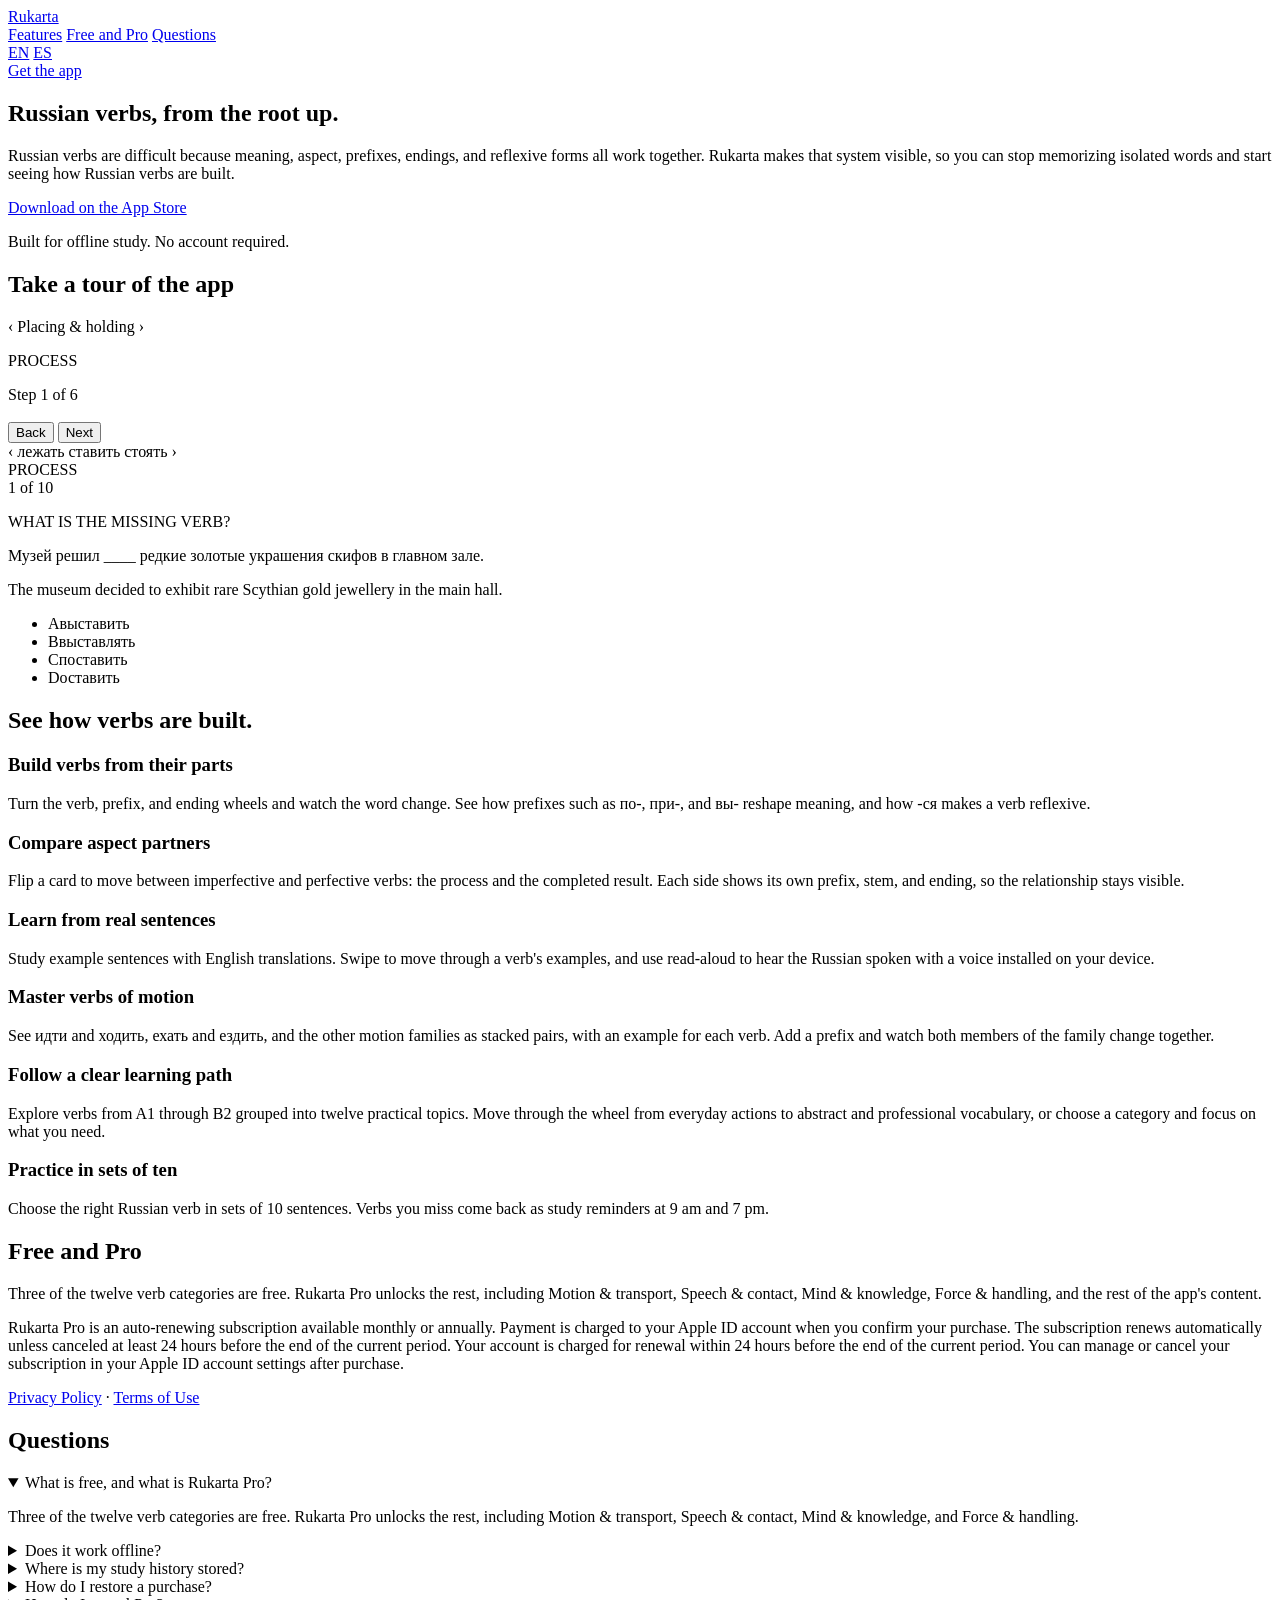
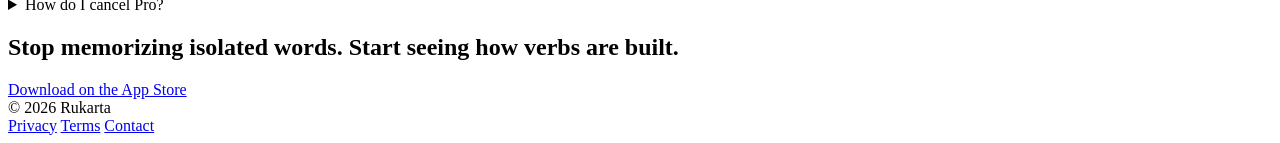
==== index.html @ c624cc22 "Add files via upload" ====
<!doctype html>
<html lang="en">
<head>
  <meta charset="utf-8" />
  <meta name="viewport" content="width=device-width, initial-scale=1" />
  <title>Rukarta: Russian verbs from the root up</title>
  <meta name="description" content="Russian verbs are difficult because meaning, aspect, prefixes, endings, and reflexive forms all work together. Rukarta makes that system visible." />
  <meta property="og:title" content="Rukarta: Russian verbs from the root up" />
  <meta property="og:description" content="Stop memorizing isolated words. Start seeing how Russian verbs are built." />
  <meta property="og:type" content="website" />
  <meta name="twitter:card" content="summary" />
  <meta name="apple-itunes-app" content="app-id=6821547588" />
  <meta name="theme-color" content="#07170f" />
  <link rel="icon" href="splash.png" />
  <link rel="preconnect" href="https://fonts.googleapis.com" />
  <link rel="preconnect" href="https://fonts.gstatic.com" crossorigin />
  <link href="https://fonts.googleapis.com/css2?family=Onest:wght@400;500;600&family=Unbounded:wght@500;700;800&display=swap" rel="stylesheet" />
  <link rel="stylesheet" href="styles.css?v=6" />
</head>
<body>

  <header class="top">
    <a class="brand" href="#top">Rukarta</a>
    <nav aria-label="Sections">
      <a href="#features">Features</a>
      <a href="#pro">Free and Pro</a>
      <a href="#questions">Questions</a>
    </nav>
    <div class="top__end">
      <div class="lang" role="group" aria-label="Language">
        <a href="./" lang="en" aria-current="page">EN</a>
        <a href="es/" lang="es" hreflang="es">ES</a>
      </div>
      <a class="btn btn--mint btn--sm" href="https://apps.apple.com/sa/app/rukarta-learn-russian-verbs/id6821547588">Get the app</a>
    </div>
  </header>

  <main id="top">
    <!-- Hero: the live flashcard is the feature. -->
    <section class="hero">
      <div class="hero__copy">
        <h1>Russian verbs, from the root up.</h1>
        <p class="lede">Russian verbs are difficult because meaning, aspect, prefixes, endings, and reflexive forms all work together. Rukarta makes that system visible, so you can stop memorizing isolated words and start seeing how Russian verbs are built.</p>
        <div class="hero__cta">
          <a class="btn btn--mint" href="https://apps.apple.com/sa/app/rukarta-learn-russian-verbs/id6821547588">Download on the App Store</a>        </div>
        <p class="fine">Built for offline study. No account required.</p>
      </div>

      <!-- Guided tour: an iPhone with the app's own screen, rebuilt in HTML. Next moves the screen and explains the step. -->
      <div class="tour" data-tour aria-labelledby="tour-h">
        <h2 id="tour-h" class="sr">Take a tour of the app</h2>

        <div class="phone" role="group" aria-label="Guided tour of the Rukarta app">
          <div class="phone__island"></div>
          <div class="screen">
            <div class="screen__in" lang="ru">
              <div class="app-head" data-focus="header">
                <span class="chev">‹</span>
                <span class="app-cat">Placing &amp; holding</span>
                <span class="chev">›</span>
              </div>

              <div class="app-mid">
                <div class="sentence-panel" data-focus="sentence">
                  <p class="kick" data-role="kick">PROCESS</p>
                  <div class="sent-view">
                    <div class="sent-track" data-role="track">
                      <p class="sent-ru" data-role="sent-ru"></p>
                      <p class="sent-tr" data-role="sent-tr"></p>
                    </div>
                  </div>
                </div>

                <!-- The coach card: under the sentence, and moved under the answer choices when the quiz opens. -->
                <div class="coach" data-role="coach" lang="en">
                  <div class="coach__meta">
                    <span data-role="stepno">Step 1 of 6</span>
                    <span class="dots" role="group" aria-label="Tour steps" data-role="dots"></span>
                  </div>
                  <div aria-live="polite">
                    <h3 data-role="title"></h3>
                    <p data-role="text"></p>
                  </div>
                  <div class="coach__controls">
                    <button type="button" data-role="back">Back</button>
                    <button type="button" data-role="next">Next</button>
                  </div>
                </div>
              </div>

              <div class="app-bottom">
                <div class="verbwheel" data-focus="verbs">
                  <span class="chev">‹</span>
                  <span class="vw vw--side">лежать</span>
                  <span class="vw vw--cur" data-role="verb">ставить</span>
                  <span class="vw vw--side">стоять</span>
                  <span class="chev">›</span>
                </div>

                <div class="morph" data-role="morph">
                  <div class="morph__prefix" data-focus="prefix">
                    <div class="pwheel">
                      <div class="pwheel__list" data-role="plist"></div>
                    </div>
                    <span class="pfx-label" data-role="pfx-label"></span>
                  </div>
                  <div class="morph__word" data-focus="card">
                    <span class="mk" data-role="mk">PROCESS</span>
                    <span class="mw" data-role="mw"></span>
                  </div>
                </div>
              </div>

              <div class="drawer" data-focus="quiz" data-role="drawer">
                <span class="drawer__grab"></span>
                <span class="drawer__count">1 of 10</span>
                <p class="drawer__label">WHAT IS THE MISSING VERB?</p>
                <div class="drawer__q">
                  <p class="drawer__ru">Музей решил ____ редкие золотые украшения скифов в главном зале.</p>
                  <p class="drawer__tr">The museum decided to exhibit rare Scythian gold jewellery in the main hall.</p>
                </div>
                <ul class="drawer__opts">
                  <li><span>A</span>выставить</li>
                  <li><span>B</span>выставлять</li>
                  <li><span>C</span>поставить</li>
                  <li><span>D</span>оставить</li>
                </ul>
              </div>
            </div>
          </div>
        </div>
      </div>
    </section>

    <!-- Features, from the app's own description -->
    <section id="features" class="features" aria-labelledby="features-h">
      <h2 id="features-h">See how verbs are built.</h2>

      <div class="feature">
        <h3>Build verbs from their parts</h3>
        <p>Turn the verb, prefix, and ending wheels and watch the word change. See how prefixes such as по-, при-, and вы- reshape meaning, and how -ся makes a verb reflexive.</p>
      </div>

      <div class="feature">
        <h3>Compare aspect partners</h3>
        <p>Flip a card to move between imperfective and perfective verbs: the process and the completed result. Each side shows its own prefix, stem, and ending, so the relationship stays visible.</p>
      </div>

      <div class="feature">
        <h3>Learn from real sentences</h3>
        <p>Study example sentences with English translations. Swipe to move through a verb's examples, and use read-aloud to hear the Russian spoken with a voice installed on your device.</p>
      </div>

      <div class="feature">
        <h3>Master verbs of motion</h3>
        <p>See <span lang="ru">идти</span> and <span lang="ru">ходить</span>, <span lang="ru">ехать</span> and <span lang="ru">ездить</span>, and the other motion families as stacked pairs, with an example for each verb. Add a prefix and watch both members of the family change together.</p>
      </div>

      <div class="feature">
        <h3>Follow a clear learning path</h3>
        <p>Explore verbs from A1 through B2 grouped into twelve practical topics. Move through the wheel from everyday actions to abstract and professional vocabulary, or choose a category and focus on what you need.</p>
      </div>

      <div class="feature">
        <h3>Practice in sets of ten</h3>
        <p>Choose the right Russian verb in sets of 10 sentences. Verbs you miss come back as study reminders at 9 am and 7 pm.</p>
      </div>
    </section>

    <!-- Free and Pro: the wording and the subscription terms -->
    <section id="pro" class="pro" aria-labelledby="pro-h">
      <h2 id="pro-h">Free and Pro</h2>
      <div class="pro__body">
        <p>Three of the twelve verb categories are free. Rukarta Pro unlocks the rest, including Motion &amp; transport, Speech &amp; contact, Mind &amp; knowledge, Force &amp; handling, and the rest of the app's content.</p>
        <p class="legal">Rukarta Pro is an auto-renewing subscription available monthly or annually. Payment is charged to your Apple ID account when you confirm your purchase. The subscription renews automatically unless canceled at least 24 hours before the end of the current period. Your account is charged for renewal within 24 hours before the end of the current period. You can manage or cancel your subscription in your Apple ID account settings after purchase.</p>
        <p class="legal">
          <a href="https://jasonnaya001-boop.github.io/rukarta-legal/">Privacy Policy</a>
          <span aria-hidden="true"> · </span>
          <a href="https://www.apple.com/legal/internet-services/itunes/dev/stdeula/">Terms of Use</a>
        </p>
      </div>
    </section>

    <section id="questions" class="questions" aria-labelledby="q-h">
      <h2 id="q-h">Questions</h2>
      <div class="faq">
        <details open>
          <summary>What is free, and what is Rukarta Pro?</summary>
          <p>Three of the twelve verb categories are free. Rukarta Pro unlocks the rest, including Motion &amp; transport, Speech &amp; contact, Mind &amp; knowledge, and Force &amp; handling.</p>
        </details>
        <details>
          <summary>Does it work offline?</summary>
          <p>Yes. Verb forms and example sentences are stored in the app, so studying works without a connection. You only need the internet to view, buy or restore Rukarta Pro.</p>
        </details>
        <details>
          <summary>Where is my study history stored?</summary>
          <p>Only on your device. The app has no accounts and sends no study data anywhere. Deleting the app removes it.</p>
        </details>
        <details>
          <summary>How do I restore a purchase?</summary>
          <p>Open any category with a Pro badge, tap Restore Purchases, and make sure you are signed in to the same Apple ID that made the purchase.</p>
        </details>
        <details>
          <summary>How do I cancel Pro?</summary>
          <p>Rukarta Pro is an auto-renewing subscription handled by Apple. Open Settings, tap your name, then Subscriptions, and choose Rukarta. Deleting the app does not cancel it.</p>
        </details>
      </div>
    </section>

    <section class="final" aria-labelledby="final-h">
      <h2 id="final-h">Stop memorizing isolated words. Start seeing how verbs are built.</h2>
      <div class="hero__cta">
        <a class="btn btn--mint" href="https://apps.apple.com/sa/app/rukarta-learn-russian-verbs/id6821547588">Download on the App Store</a>
      </div>
    </section>
  </main>

  <footer>
    <span>© 2026 Rukarta</span>
    <nav aria-label="Legal and contact">
      <a href="https://jasonnaya001-boop.github.io/rukarta-legal/">Privacy</a>
      <a href="https://www.apple.com/legal/internet-services/itunes/dev/stdeula/">Terms</a>
      <a href="mailto:jasonnaya@live.com">Contact</a>
    </nav>
  </footer>

  <script src="app.js?v=6" defer></script>
</body>
</html>
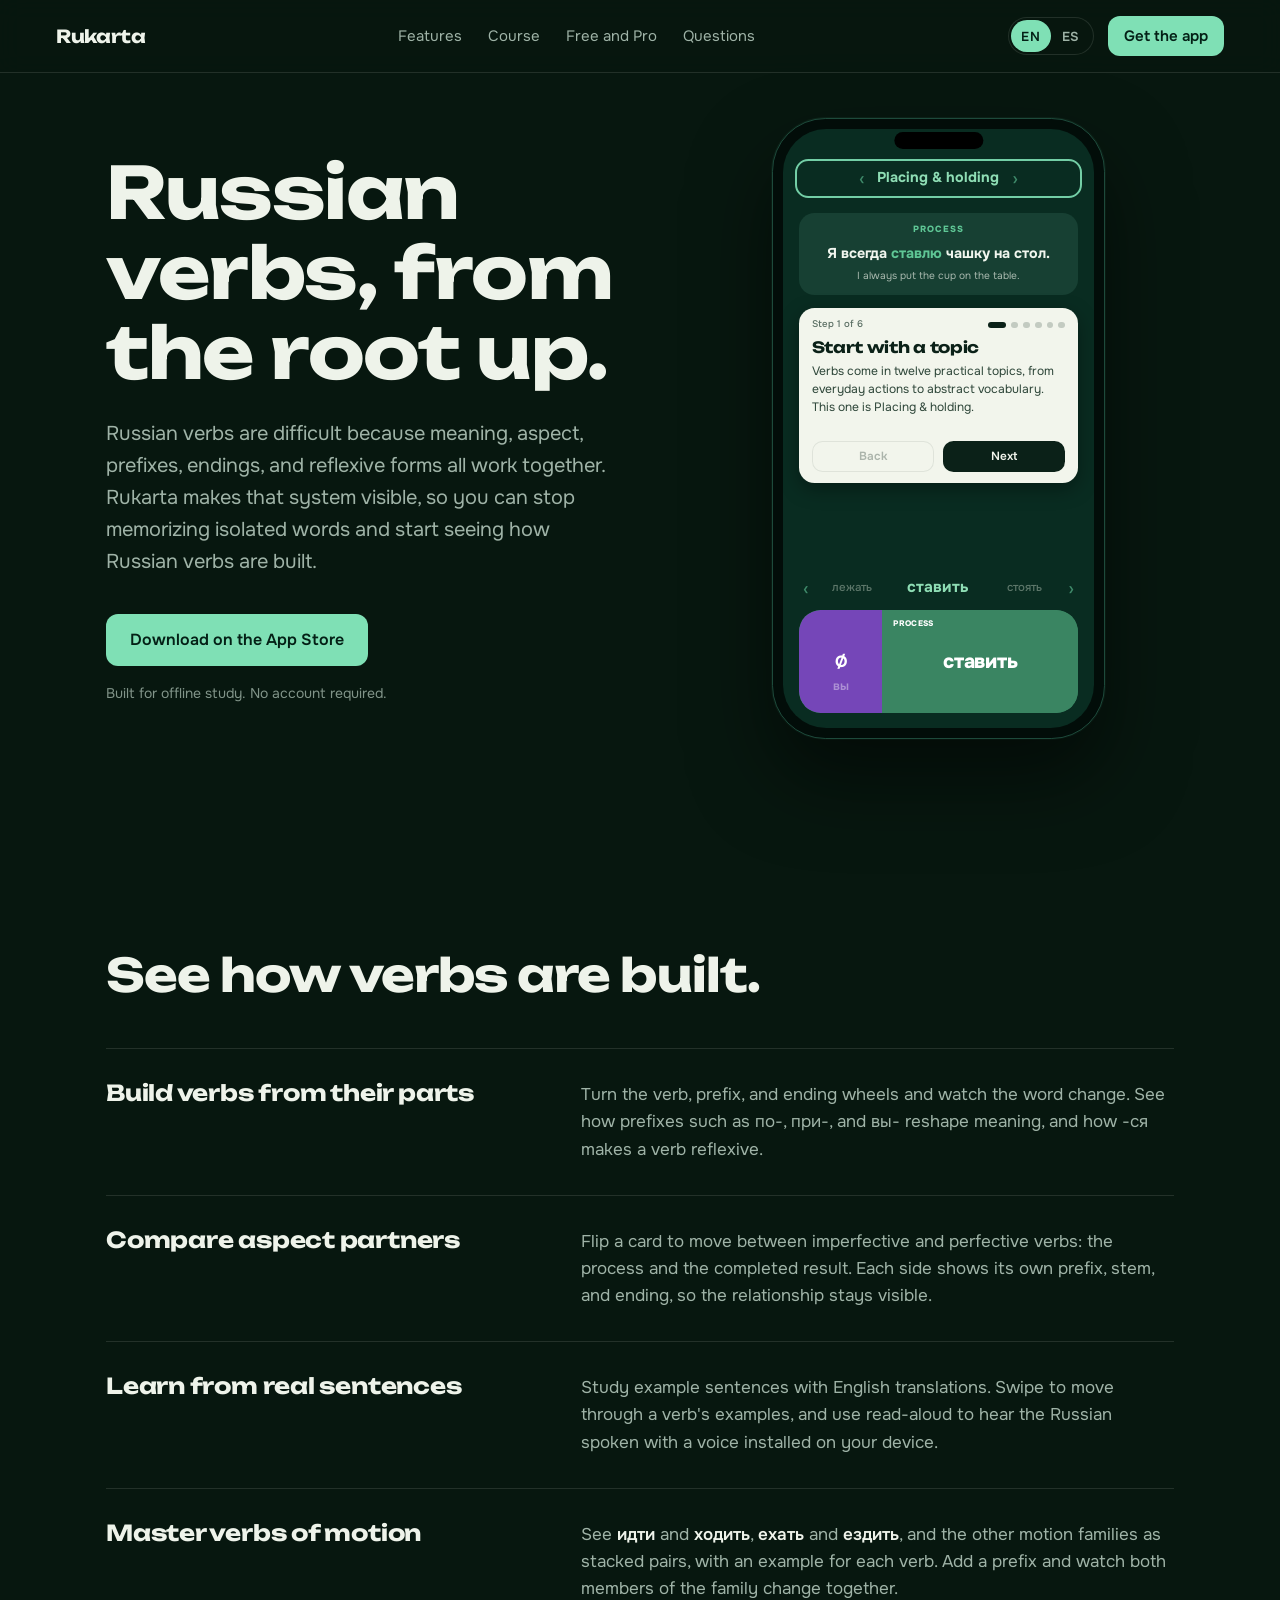
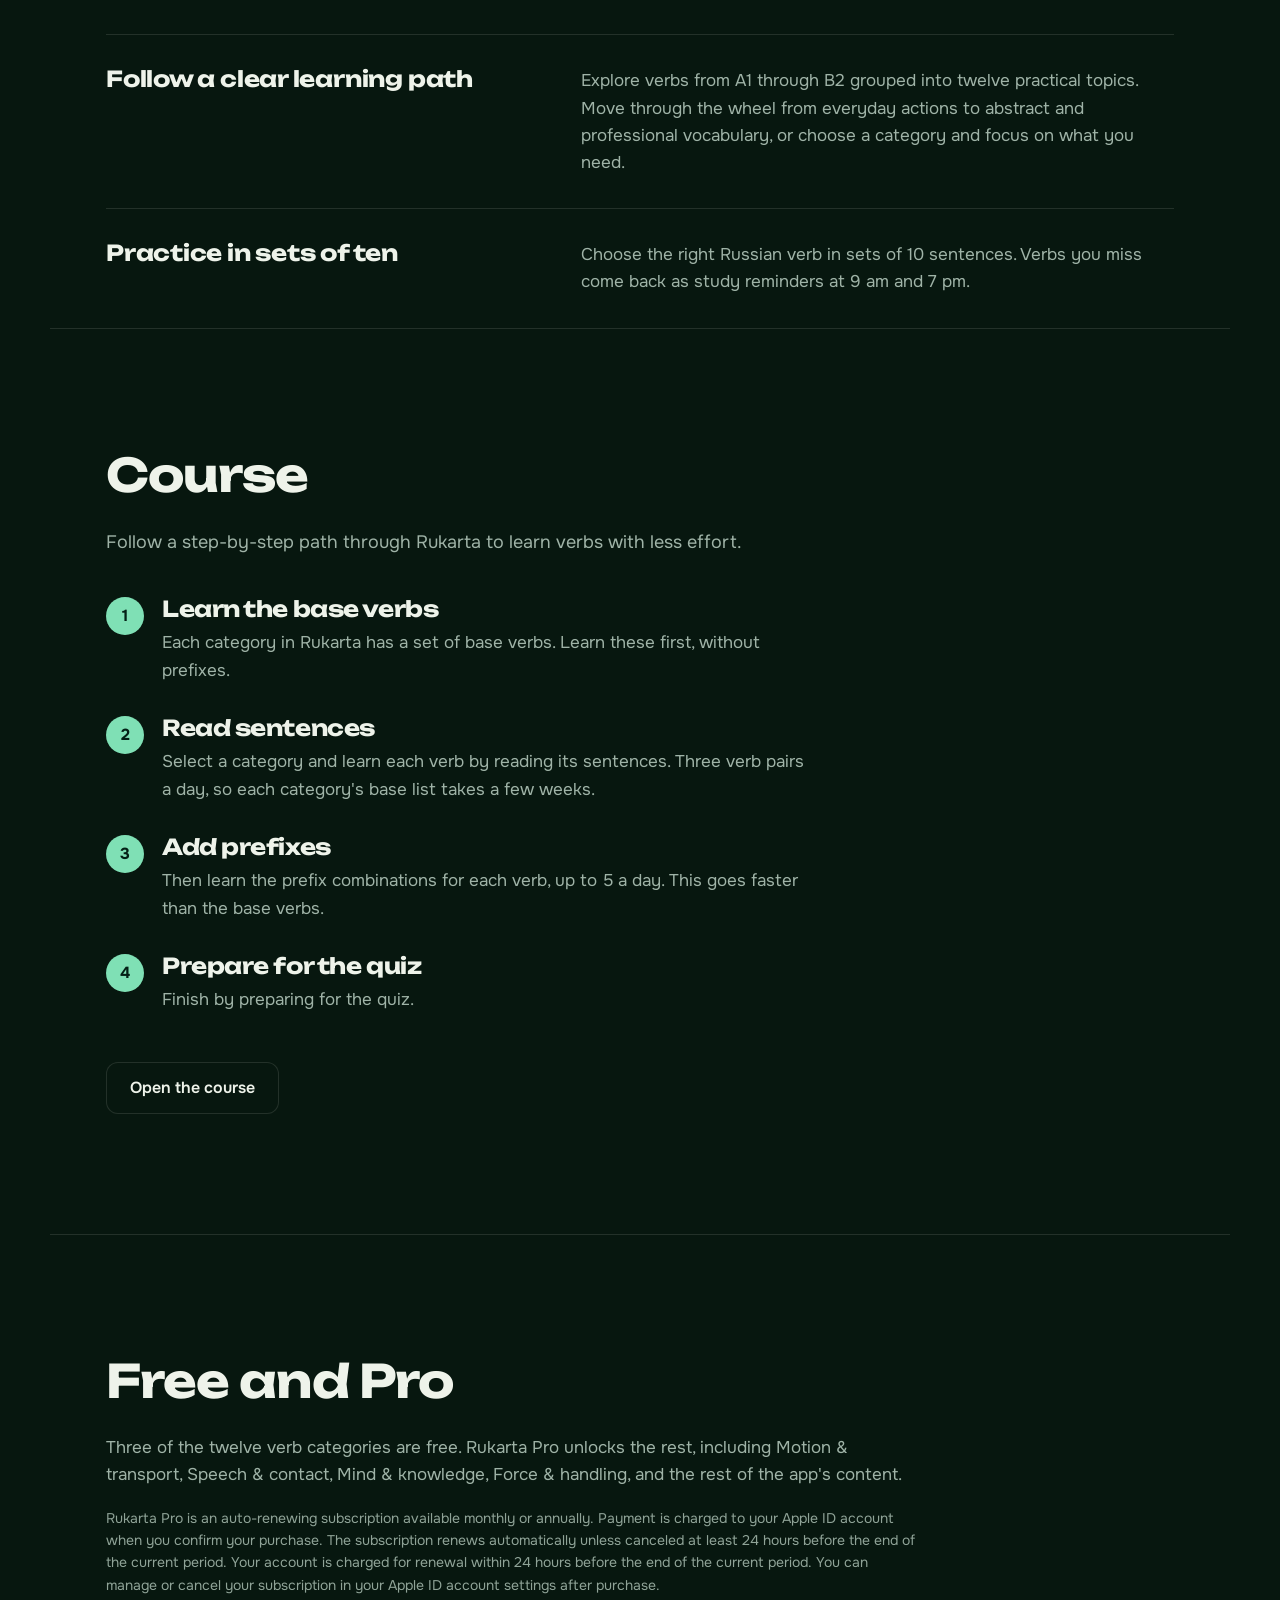
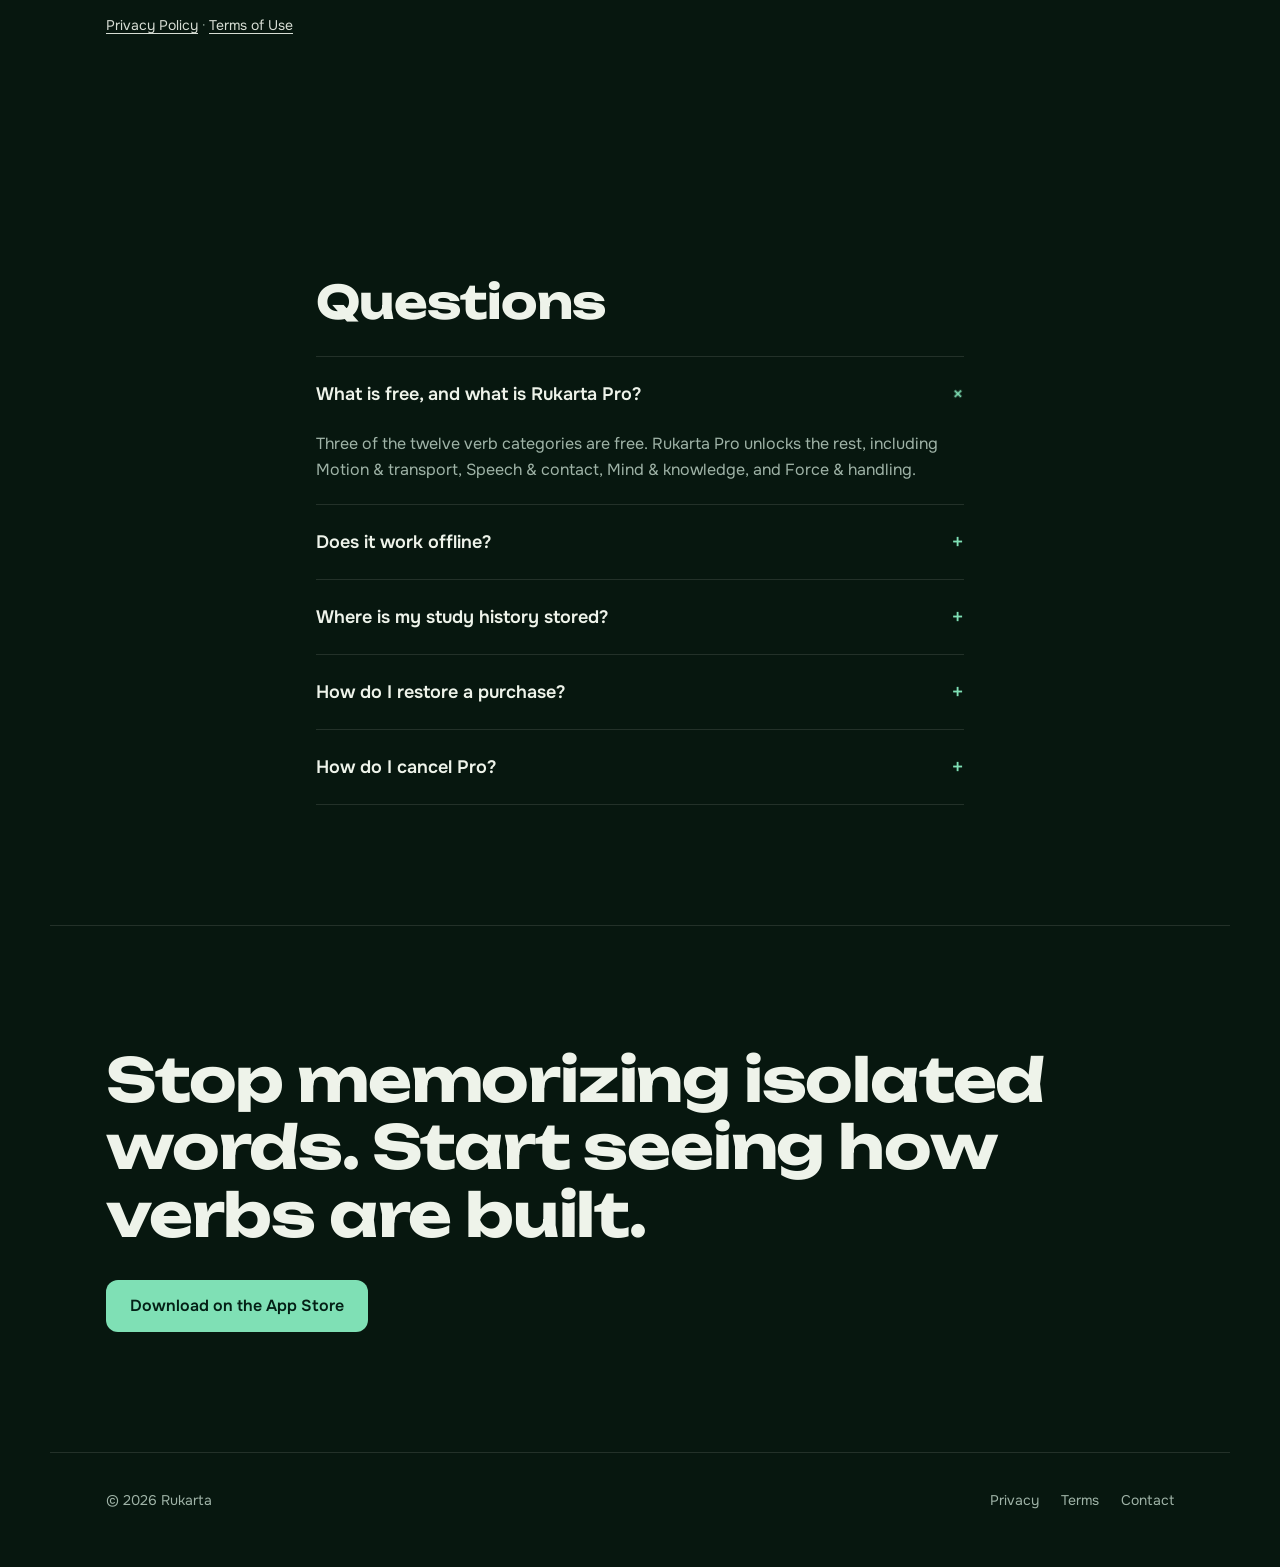
==== commit dc816370: "Add files via upload" ====
--- a/index.html
+++ b/index.html
@@ -15,7 +15,7 @@
   <link rel="preconnect" href="https://fonts.googleapis.com" />
   <link rel="preconnect" href="https://fonts.gstatic.com" crossorigin />
   <link href="https://fonts.googleapis.com/css2?family=Onest:wght@400;500;600&family=Unbounded:wght@500;700;800&display=swap" rel="stylesheet" />
-  <link rel="stylesheet" href="styles.css?v=6" />
+  <link rel="stylesheet" href="styles.css?v=13" />
 </head>
 <body>
 
@@ -23,6 +23,7 @@
     <a class="brand" href="#top">Rukarta</a>
     <nav aria-label="Sections">
       <a href="#features">Features</a>
+      <a href="#course">Course</a>
       <a href="#pro">Free and Pro</a>
       <a href="#questions">Questions</a>
     </nav>
@@ -165,6 +166,31 @@
         <h3>Practice in sets of ten</h3>
         <p>Choose the right Russian verb in sets of 10 sentences. Verbs you miss come back as study reminders at 9 am and 7 pm.</p>
       </div>
+    </section>
+
+    <!-- Course: placeholder, details to come -->
+    <section id="course" class="course course-page" aria-labelledby="course-h">
+      <h2 id="course-h">Course</h2>
+      <p>Follow a step-by-step path through Rukarta to learn verbs with less effort.</p>
+      <ol class="steps">
+        <li>
+          <h3>Learn the base verbs</h3>
+          <p>Each category in Rukarta has a set of base verbs. Learn these first, without prefixes.</p>
+        </li>
+        <li>
+          <h3>Read sentences</h3>
+          <p>Select a category and learn each verb by reading its sentences. Three verb pairs a day, so each category's base list takes a few weeks.</p>
+        </li>
+        <li>
+          <h3>Add prefixes</h3>
+          <p>Then learn the prefix combinations for each verb, up to 5 a day. This goes faster than the base verbs.</p>
+        </li>
+        <li>
+          <h3>Prepare for the quiz</h3>
+          <p>Finish by preparing for the quiz.</p>
+        </li>
+      </ol>
+      <a class="btn btn--line" href="course/">Open the course</a>
     </section>
 
     <!-- Free and Pro: the wording and the subscription terms -->
--- a/styles.css
+++ b/styles.css
@@ -0,0 +1,312 @@
+/* Rukarta landing page.
+   Colours and type are Rukarta's own: deep spruce ground, a paper-white flashcard,
+   mint for actions, purple and orange only to mark imperfective and perfective. */
+
+:root {
+  --ground: #07170f;
+  --ground-2: #0c2118;
+  --line: rgba(233, 239, 230, 0.12);
+  --ink: #eef3ea;
+  --muted: #9fb3a7;
+  --mint: #7fe0b5;
+  --paper: #f2f5ec;
+  --paper-ink: #0b2118;
+  --paper-muted: #5a6e63;
+  --imp: #5b3fb0;
+  --imp-tint: #e4dcf8;
+  --pf: #b5490a;
+  --pf-tint: #fbe0cc;
+  --right: #cfeedd;
+  --wrong: #f6d3cc;
+
+  --display: "Unbounded", "Onest", system-ui, sans-serif;
+  --text: "Onest", "Segoe UI", system-ui, Arial, sans-serif;
+  --wrap: 1180px;
+  --pad: clamp(20px, 5vw, 56px);
+}
+
+* { box-sizing: border-box; margin: 0; }
+html { scroll-behavior: smooth; -webkit-text-size-adjust: 100%; }
+body { background: var(--ground); color: var(--muted); font: 17px/1.6 var(--text); overflow-x: hidden; }
+img { display: block; max-width: 100%; }
+a { color: inherit; }
+b { font-weight: 600; color: var(--ink); }
+h1, h2, h3 { font-family: var(--display); color: var(--ink); font-weight: 700; letter-spacing: -0.02em; line-height: 1.12; }
+.sr { position: absolute; width: 1px; height: 1px; overflow: hidden; clip: rect(0 0 0 0); white-space: nowrap; }
+.skip { position: absolute; left: -999px; }
+.skip:focus { left: 12px; top: 12px; z-index: 99; background: var(--ink); color: var(--ground); padding: 8px 14px; border-radius: 8px; }
+:focus-visible { outline: 2px solid var(--mint); outline-offset: 3px; }
+
+/* ---------- Top bar ---------- */
+.top { position: sticky; top: 0; z-index: 20; display: flex; align-items: center; justify-content: space-between; gap: 24px; padding: 16px var(--pad); background: rgba(7, 23, 15, 0.86); backdrop-filter: blur(12px); -webkit-backdrop-filter: blur(12px); border-bottom: 1px solid var(--line); }
+.brand { display: inline-flex; align-items: center; gap: 10px; font: 700 18px var(--display); color: var(--ink); text-decoration: none; letter-spacing: -0.02em; }
+.top nav { display: flex; gap: 26px; font-size: 15px; }
+.top nav a { text-decoration: none; color: var(--muted); }
+.top nav a:hover { color: var(--ink); }
+.top__end { display: flex; align-items: center; gap: 14px; }
+/* The language switch: EN and ES, with the current page filled in. */
+.lang { display: inline-flex; padding: 3px; border-radius: 999px; box-shadow: inset 0 0 0 1px var(--line); }
+.lang a { display: inline-flex; align-items: center; justify-content: center; min-width: 40px; height: 32px; padding: 0 8px; border-radius: 999px; font: 600 13px var(--text); letter-spacing: .06em; color: var(--muted); text-decoration: none; transition: background .15s ease, color .15s ease; }
+.lang a:hover { color: var(--ink); }
+.lang a[aria-current="page"] { background: var(--mint); color: #042016; }
+
+/* ---------- Buttons ---------- */
+.btn { display: inline-flex; align-items: center; justify-content: center; height: 52px; padding: 0 24px; border-radius: 12px; font: 600 16px var(--text); text-decoration: none; border: 0; cursor: pointer; transition: background .15s ease, transform .15s ease; }
+.btn:active { transform: scale(0.98); }
+.btn--mint { background: var(--mint); color: #042016; }
+.btn--mint:hover { background: #9aead0; }
+.btn--line { background: transparent; color: var(--ink); box-shadow: inset 0 0 0 1px var(--line); }
+.btn--line:hover { box-shadow: inset 0 0 0 1px var(--mint); }
+.btn--ink { background: var(--paper-ink); color: var(--paper); }
+.btn--ink:hover { background: #163a2b; }
+.btn--sm { height: 40px; padding: 0 16px; font-size: 15px; }
+
+/* ---------- Hero ---------- */
+.hero { display: grid; grid-template-columns: 1.05fr 0.95fr; gap: clamp(40px, 6vw, 88px); align-items: center; max-width: var(--wrap); margin: 0 auto; padding: clamp(28px, 3.5vw, 48px) var(--pad) clamp(48px, 7vw, 96px); }
+.hero h1 { font-size: clamp(40px, 5.6vw, 72px); max-width: 13ch; }
+.lede { margin-top: 24px; font-size: clamp(18px, 1.6vw, 20px); max-width: 42ch; color: var(--muted); }
+.lede b { color: var(--ink); font-family: var(--text); }
+.hero__cta { display: flex; flex-wrap: wrap; gap: 12px; margin-top: 36px; }
+.fine { margin-top: 16px; font-size: 14px; color: var(--muted); opacity: .8; }
+
+/* One orchestrated load sequence for the hero copy. */
+.hero__copy > * { animation: rise .8s cubic-bezier(.2, .7, .2, 1) both; }
+.hero__copy > :nth-child(2) { animation-delay: .08s; }
+.hero__copy > :nth-child(3) { animation-delay: .16s; }
+.hero__copy > :nth-child(4) { animation-delay: .24s; }
+@keyframes rise { from { opacity: 0; transform: translateY(14px); } }
+
+/* ---------- Guided tour: an iPhone with the app's own dark screen ---------- */
+.tour { display: grid; justify-items: center; }
+
+.phone { --w: clamp(280px, min(26vw, calc((100svh - 128px) / 1.867)), 350px); position: relative; width: var(--w); aspect-ratio: 9 / 16.8; padding: calc(var(--w) * .03); border-radius: calc(var(--w) * .16); background: #020d09; border: 1px solid #1d4a3b; box-shadow: 0 40px 80px rgba(0, 0, 0, 0.5), 0 0 0 1px rgba(127, 224, 181, 0.06); }
+.phone__island { position: absolute; z-index: 5; top: 2.2%; left: 50%; width: 27%; height: 2.7%; translate: -50% 0; border-radius: 999px; background: #000; }
+.screen { container-type: inline-size; position: relative; width: 100%; height: 100%; overflow: hidden; border-radius: calc(var(--w) * .13); background: #092c21; color: #e9f0ea; }
+
+/* Everything inside the screen is sized in cqw, so it scales with the phone. */
+.screen__in { position: absolute; inset: 0; display: flex; flex-direction: column; padding: 11cqw 5cqw 5cqw; font-family: var(--text); }
+.chev { color: #3f8a6a; font-size: 6.5cqw; line-height: 1; }
+.app-head { display: flex; align-items: center; justify-content: center; gap: 4cqw; padding: 1.5cqw 0 2cqw; border-radius: 3cqw; }
+.app-cat { font: 700 4.6cqw/1.2 var(--text); color: #8eddb4; }
+
+.app-mid { flex: 1; display: flex; flex-direction: column; justify-content: flex-start; min-height: 0; padding-top: 6cqw; }
+.sentence-panel { width: 100%; padding: 4cqw 4cqw; border-radius: 5cqw; background: #174033; text-align: center; }
+.kick { font: 800 2.9cqw/1 var(--text); letter-spacing: .14em; color: #5fc796; transition: color .2s ease; }
+.is-result .kick { color: #f59a4d; }
+.sent-view { overflow: hidden; margin-top: 3cqw; }
+.sent-ru { font: 700 4.6cqw/1.3 var(--text); color: #f1f6ef; }
+.sent-tr { margin-top: 2.2cqw; font: 400 3.3cqw/1.35 var(--text); color: #a8b8ae; }
+.hl-imp { color: #5fc796; }
+.hl-pre { color: #b993f2; }
+.hl-stem { color: #f59a4d; }
+
+.app-bottom { display: grid; gap: 3cqw; }
+.verbwheel { display: grid; grid-template-columns: 5cqw 1fr 1.25fr 1fr 5cqw; align-items: center; text-align: center; padding: 1cqw 0; border-radius: 3cqw; }
+.vw { font: 500 3.7cqw/1 var(--text); color: #5d776a; }
+.vw--cur { font: 700 5cqw/1 var(--text); color: #8eddb4; }
+
+.morph { display: flex; height: 33cqw; border-radius: 7cqw; overflow: hidden; background: #3a8562; }
+.morph__prefix { position: relative; width: 30%; flex: none; background: #7546b8; display: grid; place-items: center; overflow: hidden; border-radius: 7cqw 0 0 7cqw; }
+.pwheel { width: 100%; height: 24cqw; overflow: hidden; transition: opacity .25s ease; }
+.pwheel__list { --row: 8cqw; transform: translateY(calc((1 - var(--i, 0)) * var(--row))); transition: transform .5s cubic-bezier(.2, .8, .2, 1); }
+.pitem { height: var(--row); display: grid; place-items: center; font: 600 4cqw/1 var(--text); color: rgba(255, 255, 255, 0.4); transition: color .3s ease, font-size .3s ease; }
+.pitem.is-cur { color: #fff; font-weight: 700; font-size: 5.2cqw; }
+.pfx-label { position: absolute; inset: 0; display: grid; place-items: center; font: 800 6.4cqw/1 var(--text); color: #fff; opacity: 0; transition: opacity .25s ease; pointer-events: none; }
+.is-result .pwheel { opacity: 0; }
+.is-result .pfx-label { opacity: 1; }
+.morph__word { position: relative; flex: 1; display: grid; place-items: center; background: #3a8562; transition: background .25s ease; border-radius: 0 7cqw 7cqw 0; }
+.is-result .morph__word { background: #d2600a; }
+.mk { position: absolute; top: 3cqw; left: 3.5cqw; font: 800 2.6cqw/1 var(--text); letter-spacing: .04em; color: #fff; }
+.mw { font: 800 6.4cqw/1.1 var(--text); color: #fff; letter-spacing: -0.01em; }
+
+/* The quiz drawer slides up over the screen. */
+.drawer { position: absolute; left: 0; right: 0; bottom: 0; height: 91%; padding: 3cqw 5cqw 4cqw; display: flex; flex-direction: column; align-items: center; background: #031c14; border-radius: 7cqw 7cqw 0 0; border-top: 1px solid #1f4a3b; transform: translateY(105%); transition: transform .6s cubic-bezier(.2, .8, .2, 1); z-index: 3; }
+.drawer.is-open { transform: none; }
+.drawer__grab { width: 12cqw; height: 1.2cqw; border-radius: 999px; background: #8aa095; opacity: .6; }
+.drawer__count { margin-top: 3.5cqw; padding: 1.3cqw 3.6cqw; border-radius: 999px; background: #123d30; color: #83deb3; font: 700 3.2cqw/1 var(--text); }
+.drawer__label { margin-top: 2.6cqw; font: 700 2.5cqw/1 var(--text); letter-spacing: .2em; color: #8fa699; }
+.drawer__q { width: 100%; margin-top: 2.6cqw; padding: 3.4cqw 4cqw; border-radius: 5cqw; background: #123d30; text-align: center; }
+.drawer__ru { font: 700 4.2cqw/1.3 var(--text); color: #f1f6ef; }
+.drawer__tr { margin-top: 2cqw; font: 400 3cqw/1.35 var(--text); color: #aec5b8; }
+.drawer__opts { width: 100%; margin: 3cqw 0 0; padding: 0; list-style: none; display: grid; gap: 2cqw; }
+.drawer__opts li { display: flex; align-items: center; gap: 3cqw; padding: 1.9cqw 3cqw; border: 1px solid #386052; border-radius: 4.5cqw; font: 700 4.4cqw/1 var(--text); color: #f1f6ef; }
+.drawer__opts span { display: grid; place-items: center; flex: none; width: 7cqw; height: 7cqw; border-radius: 50%; background: #123d30; color: #83deb3; font: 700 3cqw/1 var(--text); }
+
+/* The part of the screen the current step is about. */
+.is-focus { outline: .8cqw solid rgba(127, 224, 181, 0.9); outline-offset: .9cqw; animation: ring 1.8s ease-in-out infinite; }
+@keyframes ring { 50% { outline-color: rgba(127, 224, 181, 0.25); } }
+/* The card clips its children, so these two rings sit inside their edges. */
+.morph__prefix.is-focus, .morph__word.is-focus { outline-offset: -1.4cqw; outline-width: .9cqw; }
+.drawer.is-focus { outline: none; animation: none; }
+
+/* The coach card: the tour's explanation, inside the phone. White paper on the dark screen, so it reads as a guide, not as app UI. */
+.coach { width: 100%; margin-top: 4cqw; padding: 4cqw 4.2cqw 3.6cqw; border-radius: 5cqw; background: var(--paper); color: var(--paper-ink); box-shadow: 0 2cqw 6cqw rgba(0, 0, 0, 0.35); font-family: var(--text); }
+.coach__meta { display: flex; align-items: center; justify-content: space-between; gap: 3cqw; font: 500 3.1cqw/1 var(--text); color: var(--paper-muted); }
+.dots { display: flex; gap: 1.6cqw; }
+.dots button { width: 2.2cqw; height: 2.2cqw; padding: 0; border: 0; border-radius: 999px; background: rgba(11, 33, 24, 0.2); cursor: pointer; transition: width .25s ease, background .25s ease; }
+.dots button[aria-current="step"] { width: 6cqw; background: var(--paper-ink); }
+.coach h3 { margin-top: 3cqw; font: 700 5cqw/1.2 var(--display); letter-spacing: -0.02em; color: var(--paper-ink); }
+.coach p { margin-top: 1.8cqw; min-height: 5.8em; font: 400 3.9cqw/1.45 var(--text); color: #2e4639; }
+.coach__controls { display: flex; justify-content: space-between; gap: 3cqw; margin-top: 2.4cqw; }
+.coach__controls button { flex: 1; height: 10cqw; border-radius: 3.4cqw; font: 600 3.8cqw/1 var(--text); cursor: pointer; border: 0; transition: background .15s ease, opacity .15s ease; }
+.coach__controls [data-role="back"] { background: transparent; color: var(--paper-ink); box-shadow: inset 0 0 0 1px rgba(11, 33, 24, 0.28); }
+.coach__controls [data-role="next"] { background: var(--paper-ink); color: var(--paper); }
+.coach__controls [data-role="next"]:hover { background: #163a2b; }
+.coach__controls button:disabled { opacity: .3; cursor: default; }
+.coach :focus-visible { outline: 2px solid var(--imp); outline-offset: 2px; }
+
+/* ---------- Sections ---------- */
+section { padding: clamp(72px, 10vw, 120px) var(--pad); }
+h2 { font-size: clamp(30px, 3.8vw, 46px); }
+
+/* Features: title on the left, description on the right, one hairline per row. */
+.features { max-width: var(--wrap); margin: 0 auto; padding-bottom: 0; }
+.features h2 { max-width: 22ch; margin-bottom: 48px; }
+.feature { display: grid; grid-template-columns: minmax(0, 1fr) minmax(0, 1.4fr); gap: clamp(16px, 4vw, 56px); padding: 32px 0; border-top: 1px solid var(--line); }
+.feature h3 { font-size: 22px; letter-spacing: -0.01em; }
+.feature p { font-size: 17px; max-width: 60ch; }
+.feature span[lang] { color: var(--ink); font-weight: 600; }
+
+/* Free and Pro: the plain wording, with the subscription terms set smaller underneath. */
+.course { max-width: var(--wrap); margin: 0 auto; border-top: 1px solid var(--line); }
+.course h2 { margin-bottom: 28px; }
+.course p { font-size: 17px; max-width: 60ch; }
+.pro { max-width: var(--wrap); margin: 0 auto; border-top: 1px solid var(--line); }
+.pro h2 { margin-bottom: 28px; }
+.pro__body { max-width: 74ch; display: grid; gap: 18px; }
+.pro__body p { font-size: 17px; }
+.pro .legal { font-size: 14px; color: var(--muted); opacity: .9; }
+.pro .legal a { color: var(--ink); text-underline-offset: 3px; }
+
+/* ---------- Course page ---------- */
+.course-page { max-width: var(--wrap); margin: 0 auto; }
+.course-page h1 { font-size: clamp(34px, 5vw, 56px); margin-bottom: 24px; }
+.course-page > p { font-size: 18px; max-width: 64ch; }
+.course-page .steps { margin-top: 40px; padding: 0; list-style: none; counter-reset: step; display: grid; gap: 32px; max-width: 64ch; }
+.course-page .steps li { position: relative; padding-left: 56px; counter-increment: step; }
+.course-page .steps li::before { content: counter(step); position: absolute; left: 0; top: 0; width: 38px; height: 38px; border-radius: 50%; display: grid; place-items: center; background: var(--mint); color: #042016; font: 700 16px var(--text); }
+.course-page .steps h3 { font-size: 22px; margin-bottom: 8px; }
+.course-page .steps p { font-size: 17px; }
+.course-page > .btn { margin-top: 48px; }
+
+/* Course page: the components fade in as each view opens, in turn. course.js restarts the fade when a view shows. */
+@keyframes fadeIn { from { opacity: 0; transform: translateY(12px); } to { opacity: 1; transform: none; } }
+.course-page.is-in > * { animation: fadeIn .6s cubic-bezier(.2, .7, .2, 1) both; }
+.course-page.is-in > :nth-child(2) { animation-delay: .06s; }
+.course-page.is-in > :nth-child(3) { animation-delay: .12s; }
+.course-page.is-in > :nth-child(4) { animation-delay: .18s; }
+.course-page.is-in > :nth-child(5) { animation-delay: .24s; }
+.course-page.is-in > :nth-child(6) { animation-delay: .3s; }
+.course-page.is-in .stage { animation: fadeIn .6s cubic-bezier(.2, .7, .2, 1) both; }
+.course-page.is-in .stage:nth-of-type(2) { animation-delay: .15s; }
+.course-page.is-in .stage:nth-of-type(3) { animation-delay: .3s; }
+
+/* The syllabus: what the course is and what to expect. */
+.syllabus { margin: 40px 0 0; max-width: 72ch; }
+.syllabus > div { display: grid; grid-template-columns: 190px minmax(0, 1fr); gap: 16px; padding: 18px 0; border-top: 1px solid var(--line); }
+.syllabus > div:last-child { border-bottom: 1px solid var(--line); }
+.syllabus dt { padding-top: 3px; font: 700 13px/1.5 var(--text); letter-spacing: .08em; text-transform: uppercase; color: var(--mint); }
+.syllabus dd { margin: 0; font-size: 17px; }
+
+/* The category picker, and one category's schedule. */
+.course-page .pick { margin-top: 64px; margin-bottom: 12px; }
+.cats { display: grid; grid-template-columns: repeat(auto-fill, minmax(260px, 1fr)); gap: 14px; margin-top: 24px; }
+.semester__title { margin: 40px 0 0; font: 700 20px/1.3 var(--display); color: var(--mint); letter-spacing: -0.01em; }
+.cat { display: flex; justify-content: space-between; align-items: baseline; gap: 12px; padding: 18px 20px; border-radius: 14px; box-shadow: inset 0 0 0 1px var(--line); color: var(--ink); font: 600 17px/1.3 var(--text); text-decoration: none; transition: box-shadow .15s ease, background .15s ease; }
+.cat__num { flex: none; min-width: 2ch; font: 700 14px var(--text); color: var(--mint); font-variant-numeric: tabular-nums; }
+.cat__name { flex: 1; min-width: 0; }
+.cat small { flex: none; font: 500 14px var(--text); color: var(--muted); }
+.cat:hover, .cat:focus-visible { box-shadow: inset 0 0 0 1px var(--mint); background: rgba(127, 224, 181, 0.05); }
+.back { display: inline-block; margin-bottom: 28px; color: var(--mint); font: 600 15px var(--text); text-decoration: none; }
+.back:hover { text-decoration: underline; text-underline-offset: 3px; }
+.course-summary { position: relative; max-width: 56ch; margin: 0 0 40px; padding: 22px 26px 22px 30px; border-radius: 18px; background: linear-gradient(135deg, rgba(127, 224, 181, 0.16), rgba(127, 224, 181, 0.03)); box-shadow: inset 0 0 0 1px rgba(127, 224, 181, 0.35); color: var(--muted); font: 500 17px/1.5 var(--text); }
+.course-summary::before { content: ""; position: absolute; left: 0; top: 18px; bottom: 18px; width: 4px; border-radius: 4px; background: var(--mint); }
+.course-summary strong { display: inline-block; margin-top: 6px; font: 700 26px/1.2 var(--display); color: var(--mint); letter-spacing: -0.02em; }
+.course-page h1:focus { outline: none; }
+.stage { margin-top: 48px; padding: 0; }
+.stage h2 { font-size: clamp(22px, 2.6vw, 28px); margin-bottom: 8px; }
+.stage > p { font-size: 17px; max-width: 64ch; }
+.days { margin: 24px 0 0; padding: 0; list-style: none; }
+.days li { display: grid; grid-template-columns: 84px minmax(0, 1fr); gap: 16px; padding: 16px 0; border-top: 1px solid var(--line); }
+.days li:last-child { border-bottom: 1px solid var(--line); }
+.day { padding-top: 2px; font: 700 13px/1.4 var(--text); letter-spacing: .08em; text-transform: uppercase; color: var(--mint); }
+.words { display: grid; grid-template-columns: repeat(auto-fill, minmax(230px, 1fr)); gap: 10px 26px; }
+.w { font-size: 17px; line-height: 1.4; }
+.w b { color: var(--ink); font-weight: 600; }
+.w small { margin-left: 8px; font-size: 14px; color: var(--muted); }
+.w .badge { display: inline-block; margin-left: 10px; padding: 2px 9px; border-radius: 999px; font: 600 12px/1.6 var(--text); letter-spacing: .04em; text-transform: uppercase; color: var(--mint); box-shadow: inset 0 0 0 1px rgba(127, 224, 181, 0.45); vertical-align: 2px; }
+.pair { display: block; margin-top: 2px; font-size: 14px; color: var(--muted); }
+.pair b { font-weight: 600; color: var(--ink); }
+.pair__sep { color: var(--muted); }
+.prefixes-line { display: block; margin-top: 4px; font-size: 14px; color: var(--muted); }
+.prefixes-line b { font-weight: 600; color: var(--ink); }
+
+/* ---------- Questions ---------- */
+.questions { max-width: 760px; margin: 0 auto; }
+.questions h2 { margin-bottom: 28px; }
+.faq details { border-top: 1px solid var(--line); }
+.faq details:last-child { border-bottom: 1px solid var(--line); }
+.faq summary { display: flex; justify-content: space-between; align-items: center; gap: 20px; padding: 22px 0; font: 600 18px var(--text); color: var(--ink); cursor: pointer; list-style: none; }
+.faq summary::-webkit-details-marker { display: none; }
+.faq summary::after { content: "+"; flex: none; font-size: 24px; font-weight: 400; color: var(--mint); transition: transform .2s ease; }
+.faq details[open] summary::after { transform: rotate(45deg); }
+.faq details p { padding: 0 0 22px; font-size: 16px; }
+
+/* ---------- Final ---------- */
+.final { max-width: var(--wrap); margin: 0 auto; text-align: left; border-top: 1px solid var(--line); }
+.final h2 { font-size: clamp(34px, 5vw, 60px); max-width: 18ch; }
+.final .hero__cta { margin-top: 32px; }
+
+footer { max-width: var(--wrap); margin: 0 auto; padding: 36px var(--pad) 56px; display: flex; flex-wrap: wrap; justify-content: space-between; gap: 16px; font-size: 14px; border-top: 1px solid var(--line); }
+footer nav { display: flex; gap: 22px; }
+footer a { text-decoration: none; }
+footer a:hover { color: var(--ink); }
+
+/* ---------- Small screens ---------- */
+@media (max-width: 900px) {
+  .hero { grid-template-columns: 1fr; }
+  .hero h1 { max-width: 16ch; }
+  .feature { grid-template-columns: 1fr; gap: 10px; }
+}
+@media (max-width: 600px) {
+  /* Phones: the section links move to a scrollable row under the brand. */
+  .top { flex-wrap: wrap; row-gap: 12px; padding-top: 12px; padding-bottom: 12px; }
+  .top nav { order: 3; width: 100%; gap: 20px; font-size: 14px; overflow-x: auto; white-space: nowrap; scrollbar-width: none; -webkit-overflow-scrolling: touch; }
+  .top nav::-webkit-scrollbar { display: none; }
+  section[id] { scroll-margin-top: 120px; }
+  .days li, .syllabus > div { grid-template-columns: 1fr; gap: 8px; }
+  .hero__cta .btn { flex: 1 1 100%; }
+  .phone { --w: min(86vw, 340px); }
+}
+@media (prefers-reduced-motion: reduce) {
+  html { scroll-behavior: auto; }
+  *, *::before, *::after { animation: none !important; transition: none !important; }
+}
+
+/* Course page: the exam. */
+.cat--exam { margin-top: 14px; background: rgba(127, 224, 181, 0.07); box-shadow: inset 0 0 0 1px rgba(127, 224, 181, 0.35); }
+.exam-meta { margin-top: 8px; color: var(--muted); font-size: 16px; }
+.exam-actions { display: flex; flex-wrap: wrap; gap: 12px; margin-top: 32px; }
+.exam-actions .btn:disabled { opacity: .35; cursor: default; }
+.exam-progress { height: 6px; margin: 28px 0 12px; border-radius: 6px; background: var(--line); overflow: hidden; }
+.exam-progress span { display: block; height: 100%; background: var(--mint); transition: width .2s ease; }
+.exam-count { margin: 0 0 8px; font: 700 13px/1.4 var(--text); letter-spacing: .08em; text-transform: uppercase; color: var(--mint); }
+.exam-stem { margin: 0 0 24px; max-width: 64ch; font: 500 clamp(19px, 2.4vw, 23px)/1.5 var(--text); color: var(--ink); }
+.exam-blank { display: inline-block; min-width: 4.5em; border-bottom: 2px solid var(--mint); }
+.exam-options { display: grid; gap: 10px; max-width: 64ch; }
+.exam-option { display: flex; align-items: flex-start; gap: 14px; padding: 14px 18px; border-radius: 14px; box-shadow: inset 0 0 0 1px var(--line); color: var(--ink); font: 500 17px/1.45 var(--text); cursor: pointer; transition: box-shadow .15s ease, background .15s ease; }
+.exam-option:hover { box-shadow: inset 0 0 0 1px var(--mint); }
+.exam-option input { flex: none; margin-top: 5px; accent-color: var(--mint); }
+.exam-option:has(input:checked) { box-shadow: inset 0 0 0 2px var(--mint); background: rgba(127, 224, 181, 0.08); }
+.exam-score { margin-top: 24px; font-size: clamp(26px, 4vw, 40px); color: var(--mint); }
+.exam-review-h { margin-top: 56px; font-size: clamp(22px, 2.6vw, 28px); }
+.exam-review { margin-top: 20px; padding: 20px 22px; border-radius: 16px; box-shadow: inset 0 0 0 1px var(--line); max-width: 72ch; }
+.exam-review .exam-stem { font-size: 18px; margin-bottom: 14px; }
+.exam-review dl { margin: 0; display: grid; gap: 8px; }
+.exam-review dl > div { display: grid; grid-template-columns: 150px minmax(0, 1fr); gap: 12px; }
+.exam-review dt { font: 700 12px/1.8 var(--text); letter-spacing: .08em; text-transform: uppercase; color: var(--muted); }
+.exam-review dd { margin: 0; color: var(--ink); }
+.exam-bad dd { color: #ff9a8a; }
+.exam-good dd { color: var(--mint); font-weight: 600; }
+.exam-note { margin: 12px 0 0; font-size: 15px; color: var(--muted); }
+@media (max-width: 600px) { .exam-review dl > div { grid-template-columns: 1fr; gap: 0; } }
